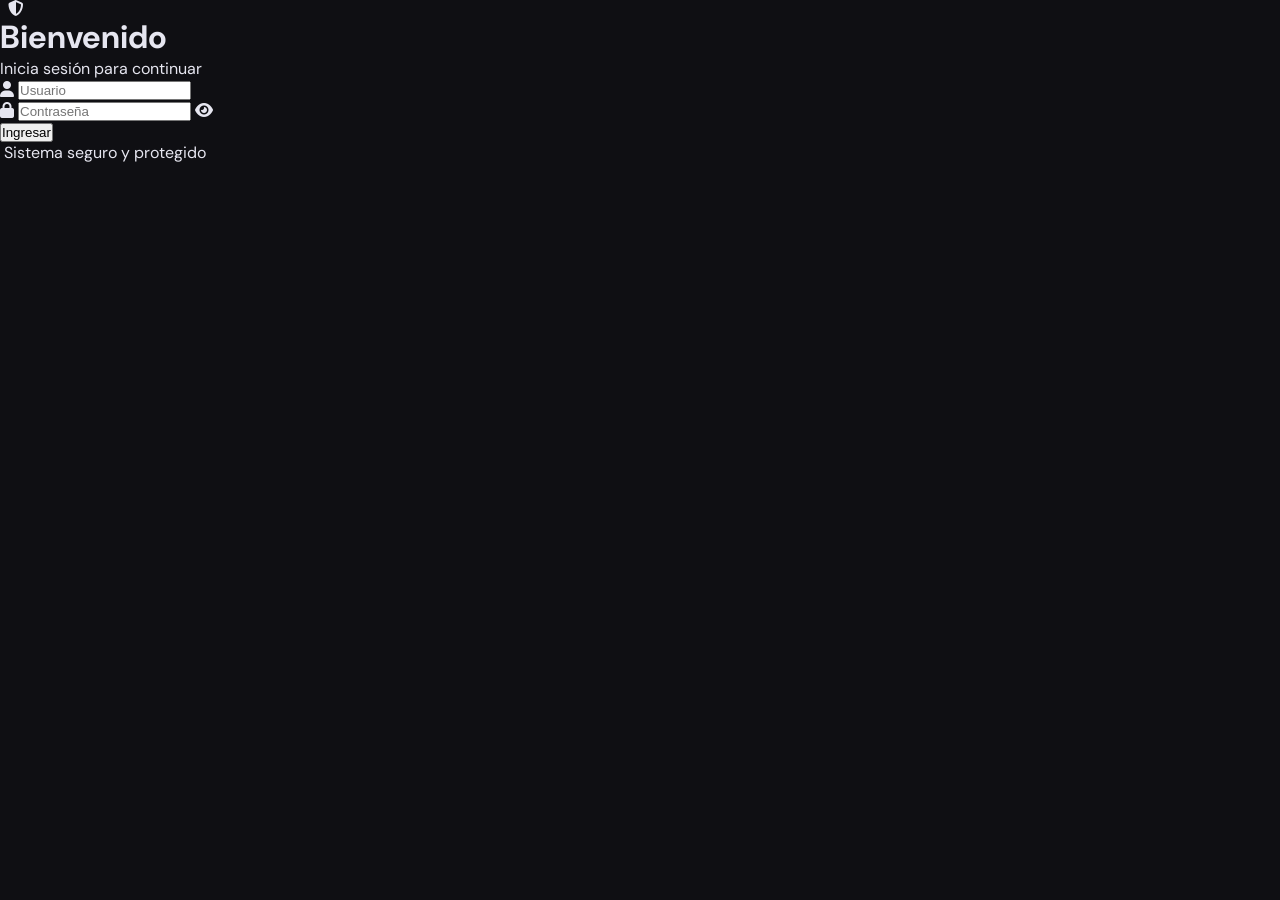
==== Login.html @ d07e009c "Version 1: Creacion de login html" ====
<!DOCTYPE html>
<html lang="es">


<head>
    <meta charset="UTF-8">
    <meta name="viewport" content="width=device-width, initial-scale=1.0">
    <title>Login Sistema</title>


    <link rel="stylesheet" href="estilos.css">


    <link rel="stylesheet"
        href="https://cdnjs.cloudflare.com/ajax/libs/font-awesome/6.5.2/css/all.min.css">
</head>


<body>


    <div class="login-container">


        <div class="login-card">


            <div class="logo">
                <i class="fa-solid fa-shield-halved"></i>
            </div>


            <h1>Bienvenido</h1>
            <p>Inicia sesión para continuar</p>


            <div class="campo">
                <i class="fa-solid fa-user"></i>
                <input type="text" id="usuario" placeholder="Usuario">
            </div>


            <div class="campo">
                <i class="fa-solid fa-lock"></i>
                <input type="password" id="password" placeholder="Contraseña">
                <span id="togglePassword">
                    <i class="fa-solid fa-eye"></i>
                </span>
            </div>


            <button onclick="login()">
                Ingresar
            </button>


            <p id="mensaje"></p>


                </div>


            </div>


            <div class="footer">
                <i class="fa-solid fa-shield-check"></i>
                Sistema seguro y protegido
            </div>


        </div>


    </div>
</body>
</html>
---- estilos.css ----
@import url('https://fonts.googleapis.com/css2?family=Syne:wght@700;800&family=DM+Sans:wght@400;500;600&display=swap');

/* ─── Variables ─────────────────────────────── */
:root {
  --bg:        #0f0f13;
  --surface:   #17171d;
  --surface2:  #1f1f28;
  --border:    #2b2b38;
  --accent:    #7c6af7;
  --accent-h:  #6655e0;
  --success:   #5de8a4;
  --danger:    #f76a6a;
  --warn:      #f7c56a;
  --text:      #e6e6f0;
  --muted:     #5f5f78;
  --r:         10px;
  --ease:      cubic-bezier(.4,0,.2,1);
}

/* ─── Reset ─────────────────────────────────── */
*, *::before, *::after { box-sizing: border-box; margin: 0; padding: 0; }
html { font-size: 16px; }
body {
  font-family: 'DM Sans', sans-serif;
  background: var(--bg);
  color: var(--text);
  min-height: 100vh;
  -webkit-font-smoothing: antialiased;
}

/* ─── Layout ─────────────────────────────────── */
.layout {
  display: grid;
  grid-template-columns: 240px 1fr;
  min-height: 100vh;
}

/* ─── Sidebar ────────────────────────────────── */
.sidebar {
  background: var(--surface);
  border-right: 1px solid var(--border);
  padding: 28px 16px;
  display: flex;
  flex-direction: column;
  gap: 28px;
  position: sticky;
  top: 0;
  height: 100vh;
}

.logo {
  display: flex;
  align-items: center;
  gap: 10px;
  padding: 0 8px;
}
.logo-icon { font-size: 1.3rem; color: var(--accent); }
.logo-text {
  font-family: 'Syne', sans-serif;
  font-weight: 800;
  font-size: 1.1rem;
  color: var(--text);
  letter-spacing: -0.3px;
}

/* Nav */
.nav { display: flex; flex-direction: column; gap: 4px; }
.nav-btn {
  width: 100%;
  display: flex;
  align-items: center;
  gap: 10px;
  padding: 10px 12px;
  border-radius: var(--r);
  border: none;
  background: transparent;
  color: var(--muted);
  font-family: 'DM Sans', sans-serif;
  font-size: 0.875rem;
  font-weight: 500;
  cursor: pointer;
  transition: background .18s var(--ease), color .18s var(--ease);
  text-align: left;
}
.nav-btn:hover { background: var(--surface2); color: var(--text); }
.nav-btn.active { background: var(--accent); color: #fff; }

.count {
  margin-left: auto;
  background: rgba(255,255,255,.08);
  border-radius: 20px;
  padding: 1px 8px;
  font-size: 0.75rem;
  font-weight: 600;
}
.nav-btn.active .count { background: rgba(255,255,255,.2); }

.sidebar-footer { margin-top: auto; }
.btn-clear {
  width: 100%;
  padding: 9px 12px;
  border-radius: var(--r);
  border: 1px solid var(--border);
  background: transparent;
  color: var(--muted);
  font-family: 'DM Sans', sans-serif;
  font-size: 0.8rem;
  cursor: pointer;
  transition: border-color .18s, color .18s;
}
.btn-clear:hover { border-color: var(--danger); color: var(--danger); }

/* ─── Main ───────────────────────────────────── */
.main { display: flex; flex-direction: column; min-height: 100vh; }

/* Topbar */
.topbar {
  display: flex;
  align-items: center;
  justify-content: space-between;
  padding: 20px 28px;
  border-bottom: 1px solid var(--border);
  background: var(--surface);
  position: sticky;
  top: 0;
  z-index: 5;
  gap: 16px;
}
.page-title { font-family: 'Syne', sans-serif; font-size: 1.25rem; font-weight: 700; }
.search {
  background: var(--surface2);
  border: 1px solid var(--border);
  border-radius: var(--r);
  padding: 8px 14px;
  color: var(--text);
  font-family: 'DM Sans', sans-serif;
  font-size: 0.875rem;
  width: 220px;
  outline: none;
  transition: border-color .18s;
}
.search:focus { border-color: var(--accent); }
.search::placeholder { color: var(--muted); }

/* Add task */
.add-task-wrap { padding: 20px 28px 0; }
.add-task-form {
  display: flex;
  gap: 10px;
  background: var(--surface);
  border: 1px solid var(--border);
  border-radius: var(--r);
  padding: 12px 14px;
  align-items: center;
}
.task-input {
  flex: 1;
  background: transparent;
  border: none;
  outline: none;
  color: var(--text);
  font-family: 'DM Sans', sans-serif;
  font-size: 0.9rem;
}
.task-input::placeholder { color: var(--muted); }
.priority-select {
  background: var(--surface2);
  border: 1px solid var(--border);
  border-radius: 8px;
  color: var(--text);
  font-family: 'DM Sans', sans-serif;
  font-size: 0.8rem;
  padding: 6px 10px;
  cursor: pointer;
  outline: none;
}
.btn-add {
  background: var(--accent);
  color: #fff;
  border: none;
  border-radius: 8px;
  padding: 8px 18px;
  font-family: 'DM Sans', sans-serif;
  font-weight: 600;
  font-size: 0.875rem;
  cursor: pointer;
  transition: background .18s var(--ease), transform .12s;
}
.btn-add:hover { background: var(--accent-h); }
.btn-add:active { transform: scale(.97); }

/* ─── Task list ──────────────────────────────── */
.task-list-wrap { padding: 16px 28px 40px; flex: 1; }
.task-list { list-style: none; display: flex; flex-direction: column; gap: 8px; }

/* Task item */
.task-item {
  display: flex;
  align-items: center;
  gap: 12px;
  background: var(--surface);
  border: 1px solid var(--border);
  border-radius: var(--r);
  padding: 14px 16px;
  transition: border-color .2s, opacity .2s;
  animation: slideIn .2s var(--ease) both;
}
@keyframes slideIn {
  from { opacity: 0; transform: translateY(-6px); }
  to   { opacity: 1; transform: translateY(0); }
}
.task-item:hover { border-color: var(--accent); }
.task-item.done { opacity: .45; }
.task-item.done .task-text { text-decoration: line-through; color: var(--muted); }

/* Checkbox */
.task-check {
  width: 20px; height: 20px;
  border-radius: 6px;
  border: 2px solid var(--border);
  background: transparent;
  cursor: pointer;
  flex-shrink: 0;
  display: grid;
  place-items: center;
  transition: background .18s, border-color .18s;
  font-size: 0.7rem;
  color: #fff;
}
.task-item.done .task-check { background: var(--success); border-color: var(--success); }

/* Priority dot */
.priority-dot { width: 8px; height: 8px; border-radius: 50%; flex-shrink: 0; }
.priority-dot.low    { background: var(--success); }
.priority-dot.medium { background: var(--warn); }
.priority-dot.high   { background: var(--danger); }

.task-text { flex: 1; font-size: 0.9rem; line-height: 1.4; }

/* Delete btn */
.btn-delete {
  background: transparent;
  border: none;
  color: var(--muted);
  font-size: 1rem;
  cursor: pointer;
  padding: 2px 6px;
  border-radius: 6px;
  transition: color .18s, background .18s;
  line-height: 1;
}
.btn-delete:hover { color: var(--danger); background: rgba(247,106,106,.1); }

/* Empty state */
.empty-state {
  display: none;
  flex-direction: column;
  align-items: center;
  justify-content: center;
  gap: 10px;
  padding: 60px 0;
  color: var(--muted);
  font-size: 0.875rem;
}
.empty-state span { font-size: 2.5rem; }
.empty-state.visible { display: flex; }

/* ─── Scrollbar ──────────────────────────────── */
::-webkit-scrollbar { width: 6px; }
::-webkit-scrollbar-track { background: transparent; }
::-webkit-scrollbar-thumb { background: var(--border); border-radius: 4px; }
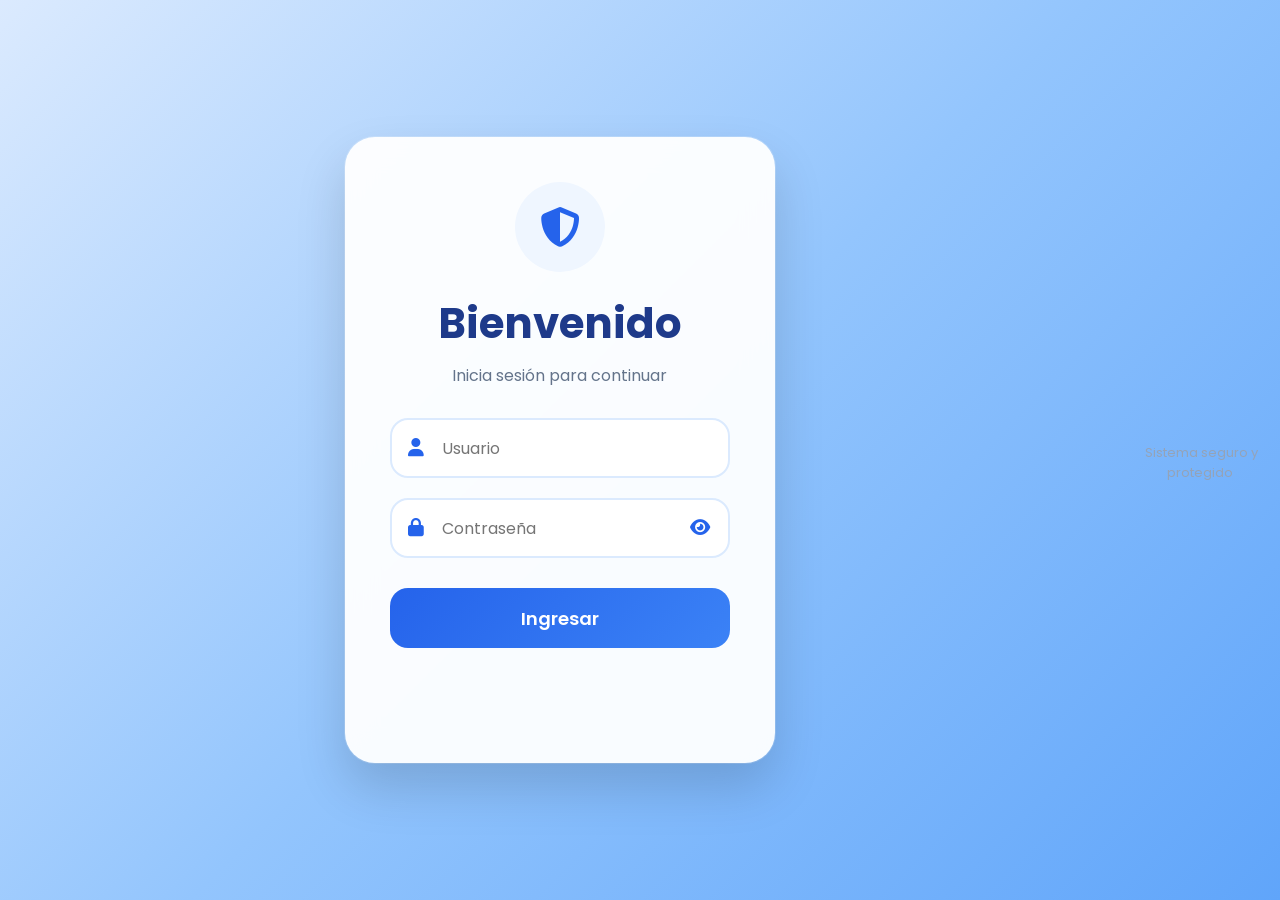
==== commit 7633c58c: "Version 2: se agregan estilos CSS" ====
--- a/Login.html
+++ b/Login.html
@@ -8,7 +8,7 @@
     <title>Login Sistema</title>
 
 
-    <link rel="stylesheet" href="estilos.css">
+    <link rel="stylesheet" href="style login.css">
 
 
     <link rel="stylesheet"
--- a/style login.css
+++ b/style login.css
@@ -0,0 +1,221 @@
+@import url('https://fonts.googleapis.com/css2?family=Poppins:wght@300;400;500;600;700&display=swap');
+
+
+*{
+    margin:0;
+    padding:0;
+    box-sizing:border-box;
+    font-family:'Poppins',sans-serif;
+}
+
+
+body{
+    min-height:100vh;
+    display:flex;
+    justify-content:center;
+    align-items:center;
+    background:linear-gradient(
+        135deg,
+        #dbeafe 0%,
+        #93c5fd 50%,
+        #60a5fa 100%
+    );
+}
+
+
+.login-container{
+    width:100%;
+    display:flex;
+    justify-content:center;
+    align-items:center;
+    padding:20px;
+}
+
+
+.login-card{
+    width:430px;
+    background:rgba(255,255,255,.95);
+    backdrop-filter:blur(15px);
+    border-radius:30px;
+    padding:45px;
+    box-shadow:
+        0 25px 50px rgba(0,0,0,.15),
+        0 0 0 1px rgba(255,255,255,.2);
+}
+
+
+.logo{
+    width:90px;
+    height:90px;
+    margin:auto;
+    margin-bottom:20px;
+    border-radius:50%;
+    background:#eff6ff;
+    display:flex;
+    justify-content:center;
+    align-items:center;
+    font-size:40px;
+    color:#2563eb;
+}
+
+
+.login-card h1{
+    text-align:center;
+    color:#1e3a8a;
+    font-size:42px;
+    margin-bottom:8px;
+}
+
+
+.login-card p{
+    text-align:center;
+    color:#64748b;
+    margin-bottom:30px;
+}
+
+
+.campo{
+    position:relative;
+    margin-bottom:20px;
+}
+
+
+.campo input{
+    width:100%;
+    height:60px;
+    border:2px solid #dbeafe;
+    border-radius:18px;
+    padding-left:50px;
+    padding-right:60px;
+    font-size:16px;
+    transition:.3s;
+    background:white;
+}
+
+
+.campo input:focus{
+    outline:none;
+    border-color:#3b82f6;
+    box-shadow:0 0 15px rgba(59,130,246,.2);
+}
+
+
+.campo .fa-user,
+.campo .fa-lock{
+    position:absolute;
+    left:18px;
+    top:50%;
+    transform:translateY(-50%);
+    color:#2563eb;
+    font-size:18px;
+    z-index:2;
+}
+
+
+#togglePassword{
+    position:absolute;
+    right:18px;
+    top:50%;
+    transform:translateY(-50%);
+    width:24px;
+    height:24px;
+    display:flex;
+    align-items:center;
+    justify-content:center;
+    cursor:pointer;
+    color:#2563eb;
+    font-size:18px;
+    z-index:3;
+}
+
+
+#togglePassword:hover{
+    color:#1d4ed8;
+}
+button{
+    width:100%;
+    height:60px;
+    border:none;
+    border-radius:18px;
+    margin-top:10px;
+    background:linear-gradient(
+        135deg,
+        #2563eb,
+        #3b82f6
+    );
+    color:white;
+    font-size:18px;
+    font-weight:600;
+    cursor:pointer;
+    transition:.3s;
+}
+
+
+button:hover{
+    transform:translateY(-3px);
+    box-shadow:0 15px 25px rgba(37,99,235,.35);
+}
+
+
+#mensaje{
+    text-align:center;
+    margin-top:15px;
+    min-height:25px;
+    font-weight:500;
+}
+
+
+.usuarios{
+    margin-top:30px;
+    border-top:1px solid #e5e7eb;
+    padding-top:20px;
+}
+
+
+.usuarios h3{
+    text-align:center;
+    color:#64748b;
+    margin-bottom:15px;
+    font-size:15px;
+}
+
+
+.lista-usuarios{
+    display:flex;
+    justify-content:center;
+    gap:10px;
+    flex-wrap:wrap;
+}
+
+
+.usuario{
+    background:#eff6ff;
+    color:#1e40af;
+    padding:10px 15px;
+    border-radius:12px;
+    font-size:14px;
+    font-weight:500;
+}
+
+
+.footer{
+    text-align:center;
+    margin-top:25px;
+    color:#94a3b8;
+    font-size:13px;
+}
+
+
+@media(max-width:500px){
+
+
+    .login-card{
+        width:100%;
+        padding:30px;
+    }
+
+
+    .login-card h1{
+        font-size:32px;
+    }
+}
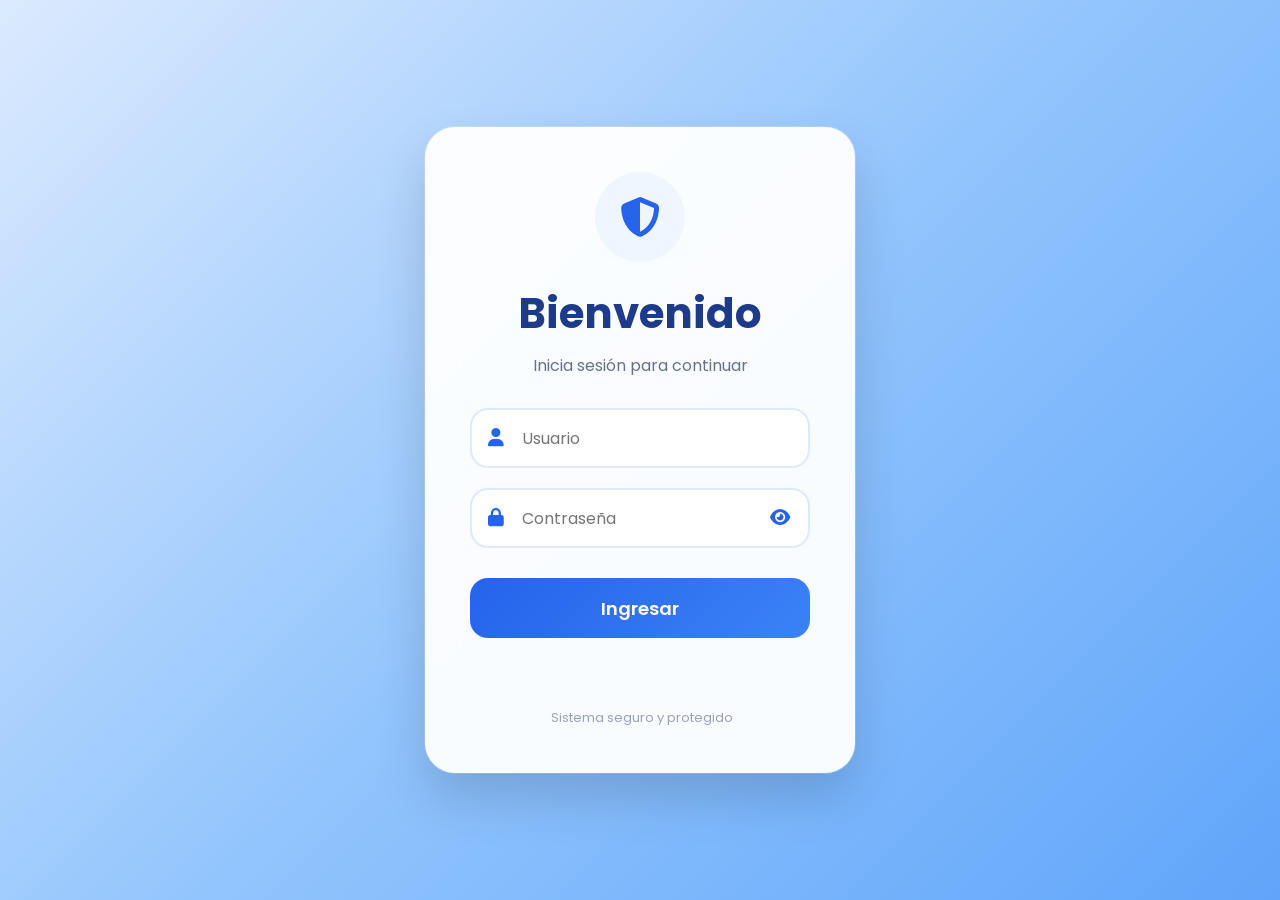
==== commit baacd962: "Version 3: se agrega funcionalidad JavaScript y validaciones en login" ====
--- a/Login.html
+++ b/Login.html
@@ -1,77 +1,131 @@
 <!DOCTYPE html>
 <html lang="es">
-
 
 <head>
     <meta charset="UTF-8">
     <meta name="viewport" content="width=device-width, initial-scale=1.0">
     <title>Login Sistema</title>
 
-
     <link rel="stylesheet" href="style login.css">
-
 
     <link rel="stylesheet"
         href="https://cdnjs.cloudflare.com/ajax/libs/font-awesome/6.5.2/css/all.min.css">
 </head>
 
-
 <body>
-
 
     <div class="login-container">
 
-
         <div class="login-card">
-
 
             <div class="logo">
                 <i class="fa-solid fa-shield-halved"></i>
             </div>
 
-
             <h1>Bienvenido</h1>
             <p>Inicia sesión para continuar</p>
-
 
             <div class="campo">
                 <i class="fa-solid fa-user"></i>
                 <input type="text" id="usuario" placeholder="Usuario">
             </div>
 
-
             <div class="campo">
                 <i class="fa-solid fa-lock"></i>
                 <input type="password" id="password" placeholder="Contraseña">
+
                 <span id="togglePassword">
                     <i class="fa-solid fa-eye"></i>
                 </span>
             </div>
 
-
             <button onclick="login()">
                 Ingresar
             </button>
 
-
             <p id="mensaje"></p>
-
-
-                </div>
-
-
-            </div>
-
 
             <div class="footer">
                 <i class="fa-solid fa-shield-check"></i>
                 Sistema seguro y protegido
             </div>
 
-
         </div>
 
+    </div>
 
-    </div>
+    <script>
+
+        const usuarios = {
+            "Manuel": "1234",
+            "Carlos": "1234",
+            "Alexandro": "1234",
+            "Juan": "1234"
+        };
+
+        function login() {
+
+            const usuario = document.getElementById("usuario").value.trim();
+            const password = document.getElementById("password").value.trim();
+            const mensaje = document.getElementById("mensaje");
+
+            mensaje.style.color = "#dc2626";
+
+            if (usuario === "" || password === "") {
+                mensaje.innerHTML = "Todos los campos son obligatorios";
+                return;
+            }
+
+            if (usuario.length < 3) {
+                mensaje.innerHTML = "Usuario inválido";
+                return;
+            }
+
+            if (!usuarios[usuario]) {
+                mensaje.innerHTML = "El usuario no existe";
+                return;
+            }
+
+            if (usuarios[usuario] !== password) {
+                mensaje.innerHTML = "Contraseña incorrecta";
+                return;
+            }
+
+            mensaje.style.color = "#16a34a";
+            mensaje.innerHTML = "Acceso concedido";
+
+            localStorage.setItem("usuario", usuario);
+
+            setTimeout(() => {
+                window.location.href = "index.html";
+            }, 1000);
+        }
+
+        const togglePassword = document.getElementById("togglePassword");
+        const passwordInput = document.getElementById("password");
+
+        togglePassword.addEventListener("click", () => {
+
+            const tipo = passwordInput.type === "password"
+                ? "text"
+                : "password";
+
+            passwordInput.type = tipo;
+
+            togglePassword.innerHTML =
+                tipo === "password"
+                    ? '<i class="fa-solid fa-eye"></i>'
+                    : '<i class="fa-solid fa-eye-slash"></i>';
+        });
+
+        document.addEventListener("keydown", function (e) {
+            if (e.key === "Enter") {
+                login();
+            }
+        });
+
+    </script>
+
 </body>
-</html>
+
+</html>
